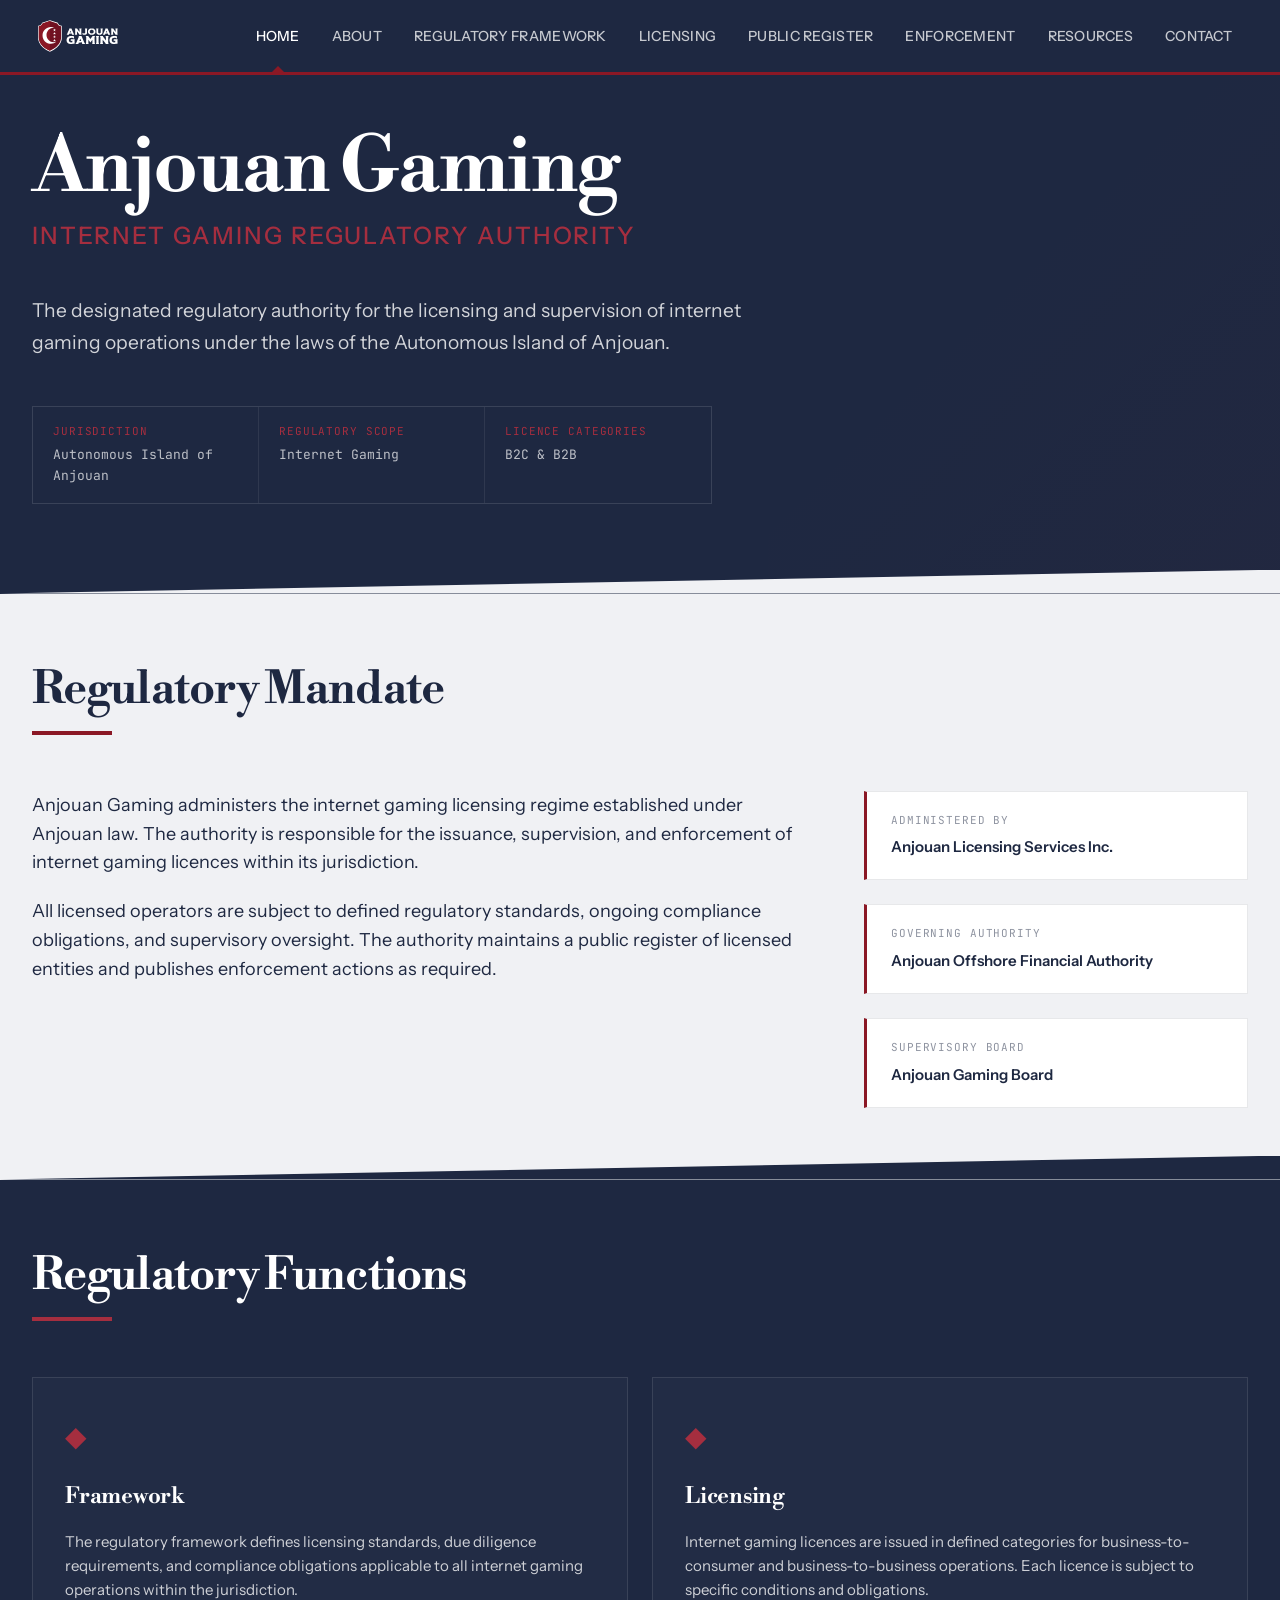
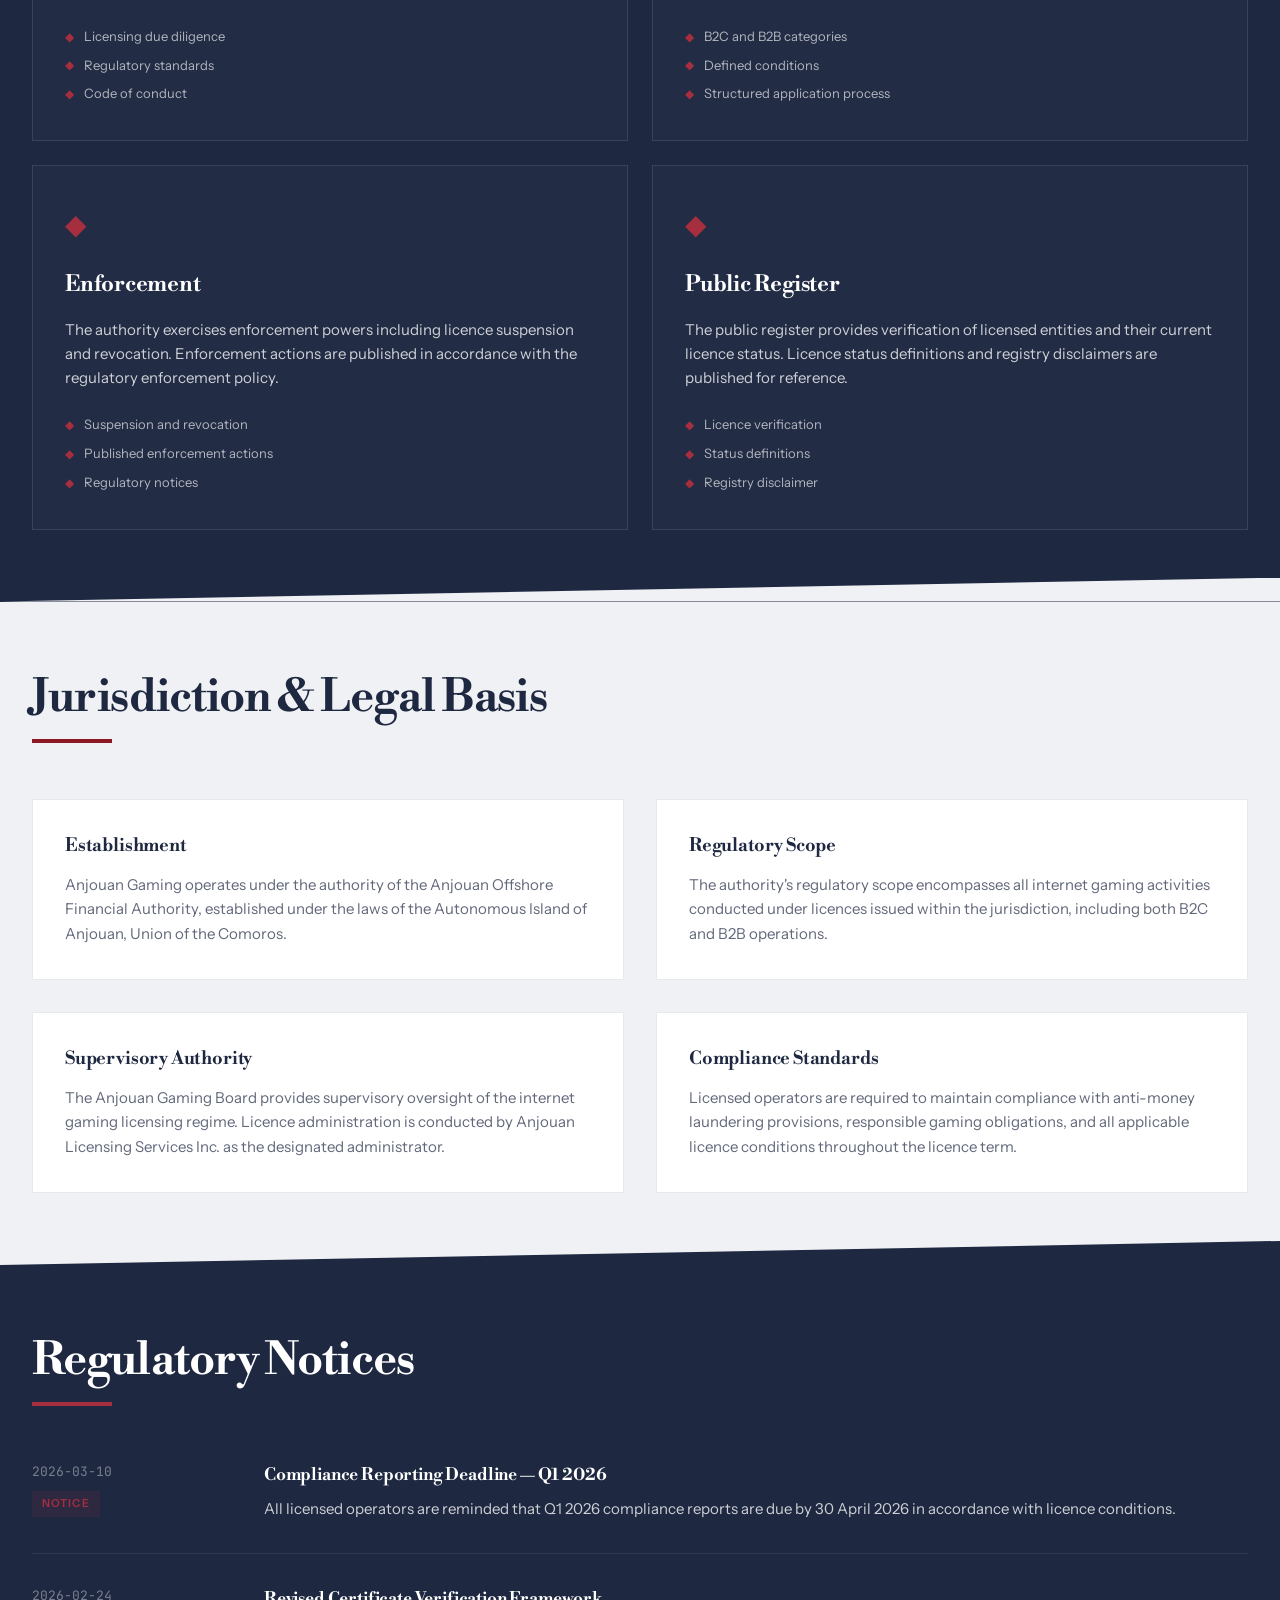
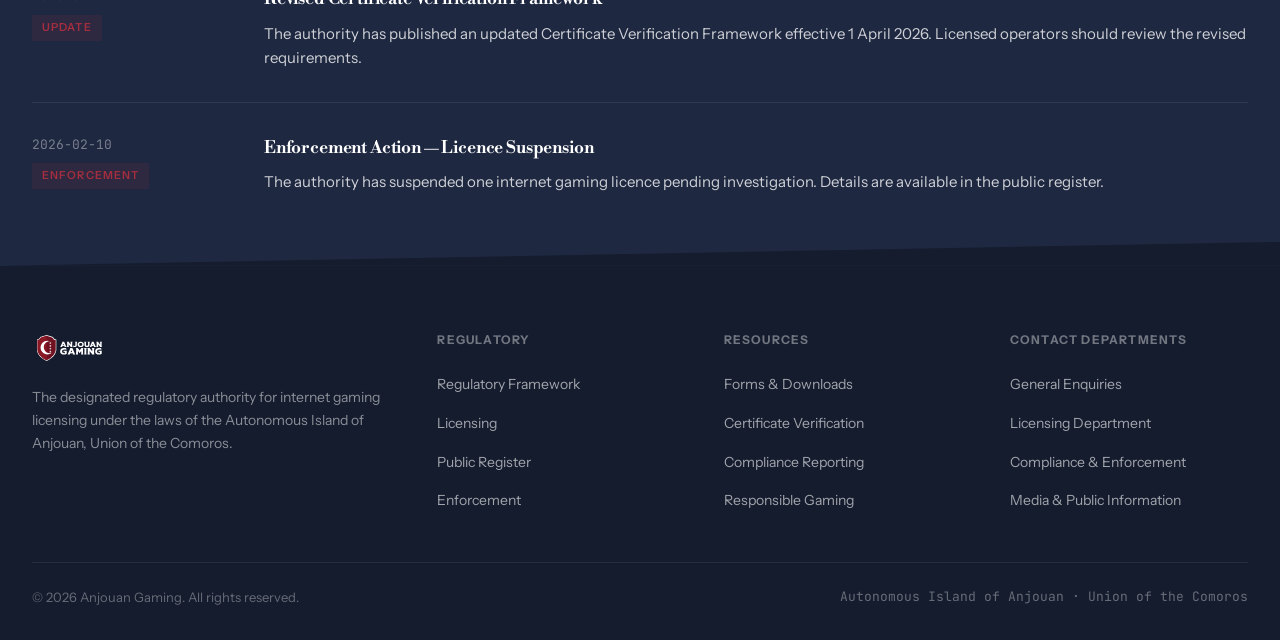
==== v1.1/index.html @ 096ea78c "Add v1.1: updated color palette from final logo + serif headings Colors: navy #1E2841, maroon #8B182" ====
<!DOCTYPE html>
<html lang="en">
<head>
  <meta charset="UTF-8">
  <meta name="viewport" content="width=device-width, initial-scale=1.0">
  <title>Anjouan Gaming — Autonomous Island of Anjouan Internet Gaming Authority</title>
  <link rel="preconnect" href="https://fonts.googleapis.com">
  <link rel="preconnect" href="https://fonts.gstatic.com" crossorigin>
  <link href="https://fonts.googleapis.com/css2?family=Instrument+Sans:wght@400;500;600;700;800&family=JetBrains+Mono:wght@400;500&family=Libre+Bodoni:wght@400;500;600;700&display=swap" rel="stylesheet">
  <link rel="stylesheet" href="styles.css">
</head>
<body>

  <!-- Header -->
  <header class="site-header" id="site-header">
    <div class="header-inner">
      <a href="#" class="logo-link">
        <img src="images/logo-light.svg" alt="Anjouan Gaming" class="logo">
      </a>
      <nav class="main-nav" id="main-nav">
        <ul class="nav-list">
          <li class="nav-item active"><a href="#">Home</a></li>
          <li class="nav-item has-dropdown">
            <a href="#">About</a>
            <ul class="dropdown">
              <li><a href="#">Overview</a></li>
              <li><a href="#">Mission &amp; Objectives</a></li>
              <li><a href="#">Regulatory Principles Charter</a></li>
              <li><a href="#">International Cooperation</a></li>
              <li><a href="#">Annual Regulatory Report</a></li>
            </ul>
          </li>
          <li class="nav-item has-dropdown">
            <a href="#">Regulatory Framework</a>
            <ul class="dropdown">
              <li><a href="#">Licensing Due Diligence</a></li>
              <li><a href="#">Regulatory Standards</a></li>
              <li><a href="#">Ongoing Supervision</a></li>
              <li><a href="#">Enforcement Policy</a></li>
              <li><a href="#">Third-Party Complaint Policy</a></li>
              <li><a href="#">Certificate Verification Framework</a></li>
              <li><a href="#">Interactive Licence Seal Policy</a></li>
              <li><a href="#">Code of Conduct</a></li>
            </ul>
          </li>
          <li class="nav-item has-dropdown">
            <a href="#">Licensing</a>
            <ul class="dropdown">
              <li><a href="#">Licence Types</a></li>
              <li><a href="#">Application Process</a></li>
              <li><a href="#">Licence Conditions</a></li>
              <li><a href="#">Fees</a></li>
              <li><a href="#">Required Documents</a></li>
              <li><a href="#">FAQs</a></li>
            </ul>
          </li>
          <li class="nav-item has-dropdown">
            <a href="#">Public Register</a>
            <ul class="dropdown">
              <li><a href="#">Verify a Licence</a></li>
              <li><a href="#">Licence Status Definitions</a></li>
              <li><a href="#">Registry Disclaimer</a></li>
            </ul>
          </li>
          <li class="nav-item has-dropdown">
            <a href="#">Enforcement</a>
            <ul class="dropdown">
              <li><a href="#">Enforcement Policy</a></li>
              <li><a href="#">Suspended Licences</a></li>
              <li><a href="#">Revoked Licences</a></li>
              <li><a href="#">Regulatory Notices</a></li>
            </ul>
          </li>
          <li class="nav-item has-dropdown">
            <a href="#">Resources</a>
            <ul class="dropdown">
              <li><a href="#">Forms &amp; Downloads</a></li>
              <li><a href="#">Certificate Verification</a></li>
              <li><a href="#">Interactive Licence Seal</a></li>
              <li><a href="#">Responsible Gaming</a></li>
              <li><a href="#">Compliance Reporting</a></li>
              <li><a href="#">Code of Conduct</a></li>
            </ul>
          </li>
          <li class="nav-item"><a href="#">Contact</a></li>
        </ul>
      </nav>
      <button class="nav-toggle" id="nav-toggle" aria-label="Toggle navigation">
        <span></span>
        <span></span>
        <span></span>
      </button>
    </div>
    <div class="header-rule"></div>
  </header>

  <!-- Hero -->
  <section class="hero">
    <div class="hero-inner">
      <h1 class="hero-title">Anjouan Gaming</h1>
      <p class="hero-subtitle">Internet Gaming Regulatory Authority</p>
      <div class="hero-mandate">
        <p>The designated regulatory authority for the licensing and supervision of internet gaming operations under the laws of the Autonomous Island of Anjouan.</p>
      </div>
      <div class="hero-meta">
        <div class="meta-item">
          <span class="meta-label">Jurisdiction</span>
          <span class="meta-value">Autonomous Island of Anjouan</span>
        </div>
        <div class="meta-item">
          <span class="meta-label">Regulatory Scope</span>
          <span class="meta-value">Internet Gaming</span>
        </div>
        <div class="meta-item">
          <span class="meta-label">Licence Categories</span>
          <span class="meta-value">B2C &amp; B2B</span>
        </div>
      </div>
    </div>
    <div class="hero-angle"></div>
  </section>

  <!-- Regulatory Overview -->
  <section class="section section-light" id="overview">
    <div class="section-inner">
      <div class="section-header">
        <h2 class="section-title">Regulatory Mandate</h2>
        <div class="section-rule"></div>
      </div>
      <div class="overview-grid">
        <div class="overview-main">
          <p>Anjouan Gaming administers the internet gaming licensing regime established under Anjouan law. The authority is responsible for the issuance, supervision, and enforcement of internet gaming licences within its jurisdiction.</p>
          <p>All licensed operators are subject to defined regulatory standards, ongoing compliance obligations, and supervisory oversight. The authority maintains a public register of licensed entities and publishes enforcement actions as required.</p>
        </div>
        <div class="overview-side">
          <div class="fact-block">
            <span class="fact-label">Administered by</span>
            <span class="fact-value">Anjouan Licensing Services Inc.</span>
          </div>
          <div class="fact-block">
            <span class="fact-label">Governing Authority</span>
            <span class="fact-value">Anjouan Offshore Financial Authority</span>
          </div>
          <div class="fact-block">
            <span class="fact-label">Supervisory Board</span>
            <span class="fact-value">Anjouan Gaming Board</span>
          </div>
        </div>
      </div>
    </div>
    <div class="angle-divider angle-divider--navy"></div>
  </section>

  <!-- Key Areas Grid -->
  <section class="section section-navy" id="key-areas">
    <div class="section-inner">
      <div class="section-header">
        <h2 class="section-title">Regulatory Functions</h2>
        <div class="section-rule"></div>
      </div>
      <div class="areas-grid">
        <div class="area-block">
          <div class="area-icon"><span class="diamond-lg">&#9670;</span></div>
          <h3 class="area-title">Framework</h3>
          <p class="area-desc">The regulatory framework defines licensing standards, due diligence requirements, and compliance obligations applicable to all internet gaming operations within the jurisdiction.</p>
          <ul class="area-list">
            <li><span class="diamond-sm">&#9670;</span> Licensing due diligence</li>
            <li><span class="diamond-sm">&#9670;</span> Regulatory standards</li>
            <li><span class="diamond-sm">&#9670;</span> Code of conduct</li>
          </ul>
        </div>
        <div class="area-block">
          <div class="area-icon"><span class="diamond-lg">&#9670;</span></div>
          <h3 class="area-title">Licensing</h3>
          <p class="area-desc">Internet gaming licences are issued in defined categories for business-to-consumer and business-to-business operations. Each licence is subject to specific conditions and obligations.</p>
          <ul class="area-list">
            <li><span class="diamond-sm">&#9670;</span> B2C and B2B categories</li>
            <li><span class="diamond-sm">&#9670;</span> Defined conditions</li>
            <li><span class="diamond-sm">&#9670;</span> Structured application process</li>
          </ul>
        </div>
        <div class="area-block">
          <div class="area-icon"><span class="diamond-lg">&#9670;</span></div>
          <h3 class="area-title">Enforcement</h3>
          <p class="area-desc">The authority exercises enforcement powers including licence suspension and revocation. Enforcement actions are published in accordance with the regulatory enforcement policy.</p>
          <ul class="area-list">
            <li><span class="diamond-sm">&#9670;</span> Suspension and revocation</li>
            <li><span class="diamond-sm">&#9670;</span> Published enforcement actions</li>
            <li><span class="diamond-sm">&#9670;</span> Regulatory notices</li>
          </ul>
        </div>
        <div class="area-block">
          <div class="area-icon"><span class="diamond-lg">&#9670;</span></div>
          <h3 class="area-title">Public Register</h3>
          <p class="area-desc">The public register provides verification of licensed entities and their current licence status. Licence status definitions and registry disclaimers are published for reference.</p>
          <ul class="area-list">
            <li><span class="diamond-sm">&#9670;</span> Licence verification</li>
            <li><span class="diamond-sm">&#9670;</span> Status definitions</li>
            <li><span class="diamond-sm">&#9670;</span> Registry disclaimer</li>
          </ul>
        </div>
      </div>
    </div>
    <div class="angle-divider angle-divider--light"></div>
  </section>

  <!-- Jurisdiction & Legal Basis -->
  <section class="section section-light" id="jurisdiction">
    <div class="section-inner">
      <div class="section-header">
        <h2 class="section-title">Jurisdiction &amp; Legal Basis</h2>
        <div class="section-rule"></div>
      </div>
      <div class="jurisdiction-grid">
        <div class="jurisdiction-block">
          <h3>Establishment</h3>
          <p>Anjouan Gaming operates under the authority of the Anjouan Offshore Financial Authority, established under the laws of the Autonomous Island of Anjouan, Union of the Comoros.</p>
        </div>
        <div class="jurisdiction-block">
          <h3>Regulatory Scope</h3>
          <p>The authority's regulatory scope encompasses all internet gaming activities conducted under licences issued within the jurisdiction, including both B2C and B2B operations.</p>
        </div>
        <div class="jurisdiction-block">
          <h3>Supervisory Authority</h3>
          <p>The Anjouan Gaming Board provides supervisory oversight of the internet gaming licensing regime. Licence administration is conducted by Anjouan Licensing Services Inc. as the designated administrator.</p>
        </div>
        <div class="jurisdiction-block">
          <h3>Compliance Standards</h3>
          <p>Licensed operators are required to maintain compliance with anti-money laundering provisions, responsible gaming obligations, and all applicable licence conditions throughout the licence term.</p>
        </div>
      </div>
    </div>
    <div class="angle-divider angle-divider--navy"></div>
  </section>

  <!-- Regulatory Notices -->
  <section class="section section-navy" id="notices">
    <div class="section-inner">
      <div class="section-header">
        <h2 class="section-title">Regulatory Notices</h2>
        <div class="section-rule"></div>
      </div>
      <div class="notices-list">
        <div class="notice-item">
          <div class="notice-meta">
            <span class="notice-date mono">2026-03-10</span>
            <span class="notice-type">Notice</span>
          </div>
          <div class="notice-content">
            <h3>Compliance Reporting Deadline &mdash; Q1 2026</h3>
            <p>All licensed operators are reminded that Q1 2026 compliance reports are due by 30 April 2026 in accordance with licence conditions.</p>
          </div>
        </div>
        <div class="notice-item">
          <div class="notice-meta">
            <span class="notice-date mono">2026-02-24</span>
            <span class="notice-type">Update</span>
          </div>
          <div class="notice-content">
            <h3>Revised Certificate Verification Framework</h3>
            <p>The authority has published an updated Certificate Verification Framework effective 1 April 2026. Licensed operators should review the revised requirements.</p>
          </div>
        </div>
        <div class="notice-item">
          <div class="notice-meta">
            <span class="notice-date mono">2026-02-10</span>
            <span class="notice-type">Enforcement</span>
          </div>
          <div class="notice-content">
            <h3>Enforcement Action &mdash; Licence Suspension</h3>
            <p>The authority has suspended one internet gaming licence pending investigation. Details are available in the public register.</p>
          </div>
        </div>
      </div>
    </div>
    <div class="angle-divider angle-divider--dark"></div>
  </section>

  <!-- Footer -->
  <footer class="site-footer">
    <div class="footer-inner">
      <div class="footer-grid">
        <div class="footer-col footer-col--about">
          <img src="images/logo-light.svg" alt="Anjouan Gaming" class="footer-logo">
          <p>The designated regulatory authority for internet gaming licensing under the laws of the Autonomous Island of Anjouan, Union of the Comoros.</p>
        </div>
        <div class="footer-col">
          <h4>Regulatory</h4>
          <ul>
            <li><a href="#">Regulatory Framework</a></li>
            <li><a href="#">Licensing</a></li>
            <li><a href="#">Public Register</a></li>
            <li><a href="#">Enforcement</a></li>
          </ul>
        </div>
        <div class="footer-col">
          <h4>Resources</h4>
          <ul>
            <li><a href="#">Forms &amp; Downloads</a></li>
            <li><a href="#">Certificate Verification</a></li>
            <li><a href="#">Compliance Reporting</a></li>
            <li><a href="#">Responsible Gaming</a></li>
          </ul>
        </div>
        <div class="footer-col">
          <h4>Contact Departments</h4>
          <ul>
            <li><a href="#">General Enquiries</a></li>
            <li><a href="#">Licensing Department</a></li>
            <li><a href="#">Compliance &amp; Enforcement</a></li>
            <li><a href="#">Media &amp; Public Information</a></li>
          </ul>
        </div>
      </div>
      <div class="footer-bottom">
        <div class="footer-rule"></div>
        <div class="footer-legal">
          <p>&copy; 2026 Anjouan Gaming. All rights reserved.</p>
          <p class="mono">Autonomous Island of Anjouan &middot; Union of the Comoros</p>
        </div>
      </div>
    </div>
  </footer>

  <script src="scripts.js"></script>
</body>
</html>
---- v1.1/styles.css ----
/* =============================================
   Anjouan Gaming — Direction A.1: Institutional Authority
   ============================================= */

/* --- Reset & Base --- */
*, *::before, *::after {
  margin: 0;
  padding: 0;
  box-sizing: border-box;
}

:root {
  --navy: #1E2841;
  --navy-deep: #151C2E;
  --white: #FFFFFF;
  --accent: #8B1825;
  --accent-light: #A52E3F;
  --light: #F0F1F4;
  --navy-80: rgba(30, 40, 65, 0.8);
  --navy-10: rgba(30, 40, 65, 0.1);
  --font-heading: 'Libre Bodoni', 'Georgia', serif;
  --font-main: 'Instrument Sans', sans-serif;
  --font-mono: 'JetBrains Mono', monospace;
  --body-size: 1.125rem;
  --line-height: 1.6;
}

html {
  scroll-behavior: smooth;
  -webkit-font-smoothing: antialiased;
  -moz-osx-font-smoothing: grayscale;
}

body {
  font-family: var(--font-main);
  font-size: var(--body-size);
  line-height: var(--line-height);
  color: var(--navy);
  background: var(--white);
  overflow-x: hidden;
}

.mono {
  font-family: var(--font-mono);
  font-size: 0.875rem;
}

a {
  color: inherit;
  text-decoration: none;
}

ul {
  list-style: none;
}

img {
  max-width: 100%;
  height: auto;
  display: block;
}

/* --- Header --- */
.site-header {
  position: fixed;
  top: 0;
  left: 0;
  right: 0;
  z-index: 1000;
  background: var(--navy);
}

.header-inner {
  max-width: 1320px;
  margin: 0 auto;
  padding: 0 2rem;
  display: flex;
  align-items: center;
  justify-content: space-between;
  height: 72px;
}

.logo-link {
  display: flex;
  align-items: center;
  flex-shrink: 0;
}

.logo {
  height: 44px;
  width: auto;
}

.header-rule {
  height: 3px;
  background: var(--accent);
  width: 100%;
}

/* --- Navigation --- */
.main-nav {
  display: flex;
  align-items: center;
}

.nav-list {
  display: flex;
  align-items: center;
  gap: 0;
}

.nav-item {
  position: relative;
}

.nav-item > a {
  display: block;
  padding: 0 1rem;
  height: 72px;
  line-height: 72px;
  font-size: 0.875rem;
  font-weight: 500;
  color: rgba(255, 255, 255, 0.75);
  letter-spacing: 0.02em;
  text-transform: uppercase;
  transition: color 0.2s;
  white-space: nowrap;
}

.nav-item > a:hover,
.nav-item.active > a {
  color: var(--white);
}

.nav-item.active::after {
  content: '';
  position: absolute;
  bottom: 0;
  left: 50%;
  transform: translateX(-50%);
  width: 0;
  height: 0;
  border-left: 6px solid transparent;
  border-right: 6px solid transparent;
  border-bottom: 6px solid var(--accent);
}

/* Dropdown */
.dropdown {
  position: absolute;
  top: 100%;
  left: 0;
  min-width: 260px;
  background: var(--navy-deep);
  border: 1px solid rgba(255, 255, 255, 0.08);
  border-top: 2px solid var(--accent);
  padding: 0.5rem 0;
  opacity: 0;
  visibility: hidden;
  transform: translateY(4px);
  transition: opacity 0.2s, visibility 0.2s, transform 0.2s;
}

.nav-item:hover .dropdown {
  opacity: 1;
  visibility: visible;
  transform: translateY(0);
}

.dropdown li a {
  display: block;
  padding: 0.625rem 1.25rem;
  font-size: 0.8125rem;
  font-weight: 400;
  color: rgba(255, 255, 255, 0.65);
  transition: color 0.15s, background 0.15s;
}

.dropdown li a:hover {
  color: var(--white);
  background: rgba(255, 255, 255, 0.04);
}

/* Hamburger */
.nav-toggle {
  display: none;
  flex-direction: column;
  justify-content: center;
  align-items: center;
  gap: 5px;
  width: 40px;
  height: 40px;
  background: none;
  border: none;
  cursor: pointer;
  padding: 0;
}

.nav-toggle span {
  display: block;
  width: 22px;
  height: 2px;
  background: var(--white);
  transition: transform 0.3s, opacity 0.3s;
}

.nav-toggle.active span:nth-child(1) {
  transform: rotate(45deg) translate(5px, 5px);
}

.nav-toggle.active span:nth-child(2) {
  opacity: 0;
}

.nav-toggle.active span:nth-child(3) {
  transform: rotate(-45deg) translate(5px, -5px);
}

/* --- Hero --- */
.hero {
  position: relative;
  background: var(--navy);
  padding: clamp(8rem, 14vh, 12rem) 2rem clamp(5rem, 10vh, 8rem);
  overflow: hidden;
}

.hero::before {
  content: '';
  position: absolute;
  top: 0;
  right: -10%;
  width: 50%;
  height: 100%;
  background: linear-gradient(135deg, transparent 40%, rgba(139, 24, 37, 0.04) 100%);
  pointer-events: none;
}

.hero-inner {
  max-width: 1320px;
  margin: 0 auto;
  position: relative;
  z-index: 1;
}

.hero-title {
  font-family: var(--font-heading);
  font-size: clamp(3rem, 6vw, 5rem);
  font-weight: 700;
  color: var(--white);
  letter-spacing: -0.02em;
  line-height: 1.05;
  margin-bottom: 0.5rem;
}

.hero-subtitle {
  font-size: clamp(1.125rem, 2vw, 1.5rem);
  font-weight: 500;
  color: var(--accent-light);
  letter-spacing: 0.08em;
  text-transform: uppercase;
  margin-bottom: 2.5rem;
}

.hero-mandate {
  max-width: 720px;
  margin-bottom: 3rem;
}

.hero-mandate p {
  font-size: clamp(1.125rem, 1.5vw, 1.375rem);
  color: rgba(255, 255, 255, 0.8);
  line-height: 1.65;
  font-weight: 400;
}

.hero-meta {
  display: grid;
  grid-template-columns: repeat(3, 1fr);
  gap: 0;
  border: 1px solid rgba(255, 255, 255, 0.12);
  max-width: 680px;
}

.meta-item {
  padding: 1rem 1.25rem;
  border-right: 1px solid rgba(255, 255, 255, 0.08);
  display: flex;
  flex-direction: column;
  gap: 0.25rem;
}

.meta-item:last-child {
  border-right: none;
}

.meta-label {
  font-family: var(--font-mono);
  font-size: 0.6875rem;
  text-transform: uppercase;
  letter-spacing: 0.08em;
  color: var(--accent-light);
}

.meta-value {
  font-family: var(--font-mono);
  font-size: 0.8125rem;
  color: rgba(255, 255, 255, 0.7);
}

.diamond {
  color: var(--accent-light);
  margin-right: 0.5rem;
  font-size: 0.75rem;
  vertical-align: middle;
}

.hero-angle {
  position: absolute;
  bottom: 0;
  left: 0;
  right: 0;
  height: 24px;
  background: var(--light);
  clip-path: polygon(0 100%, 100% 100%, 100% 0);
}

/* --- Sections --- */
.section {
  position: relative;
  padding: clamp(4rem, 8vh, 7rem) 2rem;
}

.section-light {
  background: var(--light);
  color: var(--navy);
}

.section-navy {
  background: var(--navy);
  color: var(--white);
}

.section-inner {
  max-width: 1320px;
  margin: 0 auto;
}

.section-header {
  margin-bottom: 3.5rem;
}

.section-title {
  font-family: var(--font-heading);
  font-size: clamp(2rem, 3.5vw, 3rem);
  font-weight: 700;
  letter-spacing: -0.02em;
  line-height: 1.1;
  margin-bottom: 1rem;
}

.section-rule {
  width: 80px;
  height: 4px;
}

.section-light .section-rule {
  background: var(--accent);
}

.section-navy .section-rule {
  background: var(--accent-light);
}

/* --- Angle Dividers --- */
.angle-divider {
  position: absolute;
  bottom: 0;
  left: 0;
  right: 0;
  height: 24px;
  pointer-events: none;
}

.angle-divider--navy {
  background: var(--navy);
  clip-path: polygon(0 100%, 100% 100%, 100% 0);
}

.angle-divider--light {
  background: var(--light);
  clip-path: polygon(0 100%, 100% 100%, 100% 0);
}

.angle-divider--dark {
  background: var(--navy-deep);
  clip-path: polygon(0 100%, 100% 100%, 100% 0);
}

/* --- Regulatory Overview --- */
.overview-grid {
  display: grid;
  grid-template-columns: 2fr 1fr;
  gap: 4rem;
  align-items: start;
}

.overview-main p {
  margin-bottom: 1.25rem;
  color: var(--navy);
}

.overview-main p:last-child {
  margin-bottom: 0;
}

.overview-side {
  display: flex;
  flex-direction: column;
  gap: 1.5rem;
}

.fact-block {
  padding: 1.25rem 1.5rem;
  border: 1px solid var(--navy-10);
  border-left: 3px solid var(--accent);
  background: var(--white);
}

.fact-label {
  display: block;
  font-family: var(--font-mono);
  font-size: 0.6875rem;
  text-transform: uppercase;
  letter-spacing: 0.08em;
  color: rgba(30, 40, 65, 0.5);
  margin-bottom: 0.375rem;
}

.fact-value {
  display: block;
  font-weight: 600;
  font-size: 0.9375rem;
  color: var(--navy);
}

/* --- Key Areas Grid --- */
.areas-grid {
  display: grid;
  grid-template-columns: repeat(2, 1fr);
  gap: 1.5rem;
}

.area-block {
  border: 1px solid rgba(255, 255, 255, 0.1);
  padding: 2.25rem 2rem;
  transition: border-color 0.3s;
  background: rgba(255, 255, 255, 0.02);
}

.area-block:hover {
  border-color: rgba(255, 255, 255, 0.2);
}

.area-icon {
  margin-bottom: 1.25rem;
}

.diamond-lg {
  color: var(--accent-light);
  font-size: 1.75rem;
}

.area-title {
  font-family: var(--font-heading);
  font-size: 1.375rem;
  font-weight: 700;
  letter-spacing: -0.01em;
  margin-bottom: 1rem;
  color: var(--white);
}

.area-desc {
  font-size: 0.9375rem;
  line-height: 1.6;
  color: rgba(255, 255, 255, 0.78);
  margin-bottom: 1.5rem;
}

.area-list {
  display: flex;
  flex-direction: column;
  gap: 0.5rem;
}

.area-list li {
  font-size: 0.8125rem;
  color: rgba(255, 255, 255, 0.65);
  display: flex;
  align-items: center;
  gap: 0;
}

.diamond-sm {
  color: var(--accent-light);
  font-size: 0.75rem;
  margin-right: 0.625rem;
  flex-shrink: 0;
}

/* --- Jurisdiction --- */
.jurisdiction-grid {
  display: grid;
  grid-template-columns: repeat(2, 1fr);
  gap: 2rem;
}

.jurisdiction-block {
  padding: 2rem;
  border: 1px solid var(--navy-10);
  background: var(--white);
}

.jurisdiction-block h3 {
  font-family: var(--font-heading);
  font-size: 1.125rem;
  font-weight: 700;
  letter-spacing: -0.01em;
  margin-bottom: 0.75rem;
  color: var(--navy);
}

.jurisdiction-block p {
  font-size: 0.9375rem;
  line-height: 1.65;
  color: rgba(30, 40, 65, 0.7);
}

/* --- Regulatory Notices --- */
.notices-list {
  display: flex;
  flex-direction: column;
  gap: 0;
}

.notice-item {
  display: grid;
  grid-template-columns: 200px 1fr;
  gap: 2rem;
  padding: 2rem 0;
  border-bottom: 1px solid rgba(255, 255, 255, 0.08);
}

.notice-item:first-child {
  padding-top: 0;
}

.notice-item:last-child {
  border-bottom: none;
  padding-bottom: 0;
}

.notice-meta {
  display: flex;
  flex-direction: column;
  gap: 0.5rem;
}

.notice-date {
  font-family: var(--font-mono);
  font-size: 0.8125rem;
  color: rgba(255, 255, 255, 0.4);
}

.notice-type {
  display: inline-block;
  font-size: 0.6875rem;
  font-weight: 600;
  text-transform: uppercase;
  letter-spacing: 0.1em;
  color: var(--accent-light);
  background: rgba(165, 46, 63, 0.12);
  padding: 0.25rem 0.625rem;
  width: fit-content;
}

.notice-content h3 {
  font-family: var(--font-heading);
  font-size: 1.0625rem;
  font-weight: 700;
  color: var(--white);
  margin-bottom: 0.5rem;
  letter-spacing: -0.01em;
}

.notice-content p {
  font-size: 0.9375rem;
  line-height: 1.6;
  color: rgba(255, 255, 255, 0.78);
}

/* --- Footer --- */
.site-footer {
  background: var(--navy-deep);
  color: var(--white);
  padding: 4rem 2rem 2rem;
}

.footer-inner {
  max-width: 1320px;
  margin: 0 auto;
}

.footer-grid {
  display: grid;
  grid-template-columns: 1.5fr 1fr 1fr 1fr;
  gap: 3rem;
  margin-bottom: 3rem;
}

.footer-logo {
  height: 36px;
  width: auto;
  margin-bottom: 1.25rem;
}

.footer-col--about p {
  font-size: 0.875rem;
  line-height: 1.65;
  color: rgba(255, 255, 255, 0.5);
}

.footer-col h4 {
  font-size: 0.75rem;
  font-weight: 700;
  text-transform: uppercase;
  letter-spacing: 0.1em;
  color: rgba(255, 255, 255, 0.4);
  margin-bottom: 1.25rem;
}

.footer-col ul {
  display: flex;
  flex-direction: column;
  gap: 0.625rem;
}

.footer-col ul a {
  font-size: 0.875rem;
  color: rgba(255, 255, 255, 0.6);
  transition: color 0.15s;
}

.footer-col ul a:hover {
  color: var(--white);
}

.footer-rule {
  height: 1px;
  background: rgba(255, 255, 255, 0.08);
  margin-bottom: 1.5rem;
}

.footer-legal {
  display: flex;
  justify-content: space-between;
  align-items: center;
}

.footer-legal p {
  font-size: 0.8125rem;
  color: rgba(255, 255, 255, 0.35);
}

/* --- Scroll Animations --- */
.fade-in {
  opacity: 1;
  transform: translateY(0);
  transition: opacity 0.6s ease, transform 0.6s ease;
}

/* --- Responsive --- */
@media (max-width: 1024px) {
  .areas-grid {
    grid-template-columns: repeat(2, 1fr);
  }

  .footer-grid {
    grid-template-columns: repeat(2, 1fr);
  }

  .overview-grid {
    grid-template-columns: 1fr;
    gap: 2.5rem;
  }
}

@media (max-width: 768px) {
  .nav-toggle {
    display: flex;
  }

  .main-nav {
    position: fixed;
    top: 75px;
    left: 0;
    right: 0;
    bottom: 0;
    background: var(--navy-deep);
    padding: 1.5rem 2rem;
    overflow-y: auto;
    transform: translateX(100%);
    transition: transform 0.3s ease;
  }

  .main-nav.open {
    transform: translateX(0);
  }

  .nav-list {
    flex-direction: column;
    align-items: stretch;
    gap: 0;
  }

  .nav-item > a {
    height: auto;
    line-height: 1.4;
    padding: 0.875rem 0;
    border-bottom: 1px solid rgba(255, 255, 255, 0.06);
  }

  .nav-item.active::after {
    display: none;
  }

  .dropdown {
    position: static;
    opacity: 1;
    visibility: visible;
    transform: none;
    border: none;
    border-top: none;
    background: transparent;
    padding: 0 0 0.5rem 1rem;
    display: none;
  }

  .nav-item.has-dropdown.dropdown-open .dropdown {
    display: block;
  }

  .dropdown li a {
    padding: 0.5rem 0;
    font-size: 0.8125rem;
  }

  .hero {
    padding: 7rem 1.5rem 4rem;
  }

  .hero-meta {
    grid-template-columns: 1fr;
  }

  .meta-item {
    border-right: none;
    border-bottom: 1px solid rgba(255, 255, 255, 0.08);
  }

  .meta-item:last-child {
    border-bottom: none;
  }

  .areas-grid {
    grid-template-columns: 1fr;
  }

  .jurisdiction-grid {
    grid-template-columns: 1fr;
  }

  .notice-item {
    grid-template-columns: 1fr;
    gap: 0.75rem;
  }

  .notice-meta {
    flex-direction: row;
    align-items: center;
    gap: 1rem;
  }

  .footer-grid {
    grid-template-columns: 1fr;
    gap: 2rem;
  }

  .footer-legal {
    flex-direction: column;
    gap: 0.5rem;
    text-align: center;
  }

  .section {
    padding: clamp(3rem, 6vh, 5rem) 1.5rem;
  }

  .angle-divider {
    height: 16px;
  }

  .hero-angle {
    height: 16px;
  }
}

@media (max-width: 480px) {
  .header-inner {
    padding: 0 1rem;
  }

  .hero {
    padding: 6.5rem 1rem 3.5rem;
  }

  .section {
    padding: 3rem 1rem;
  }

  .area-block {
    padding: 1.75rem 1.5rem;
  }

  .jurisdiction-block {
    padding: 1.5rem;
  }
}
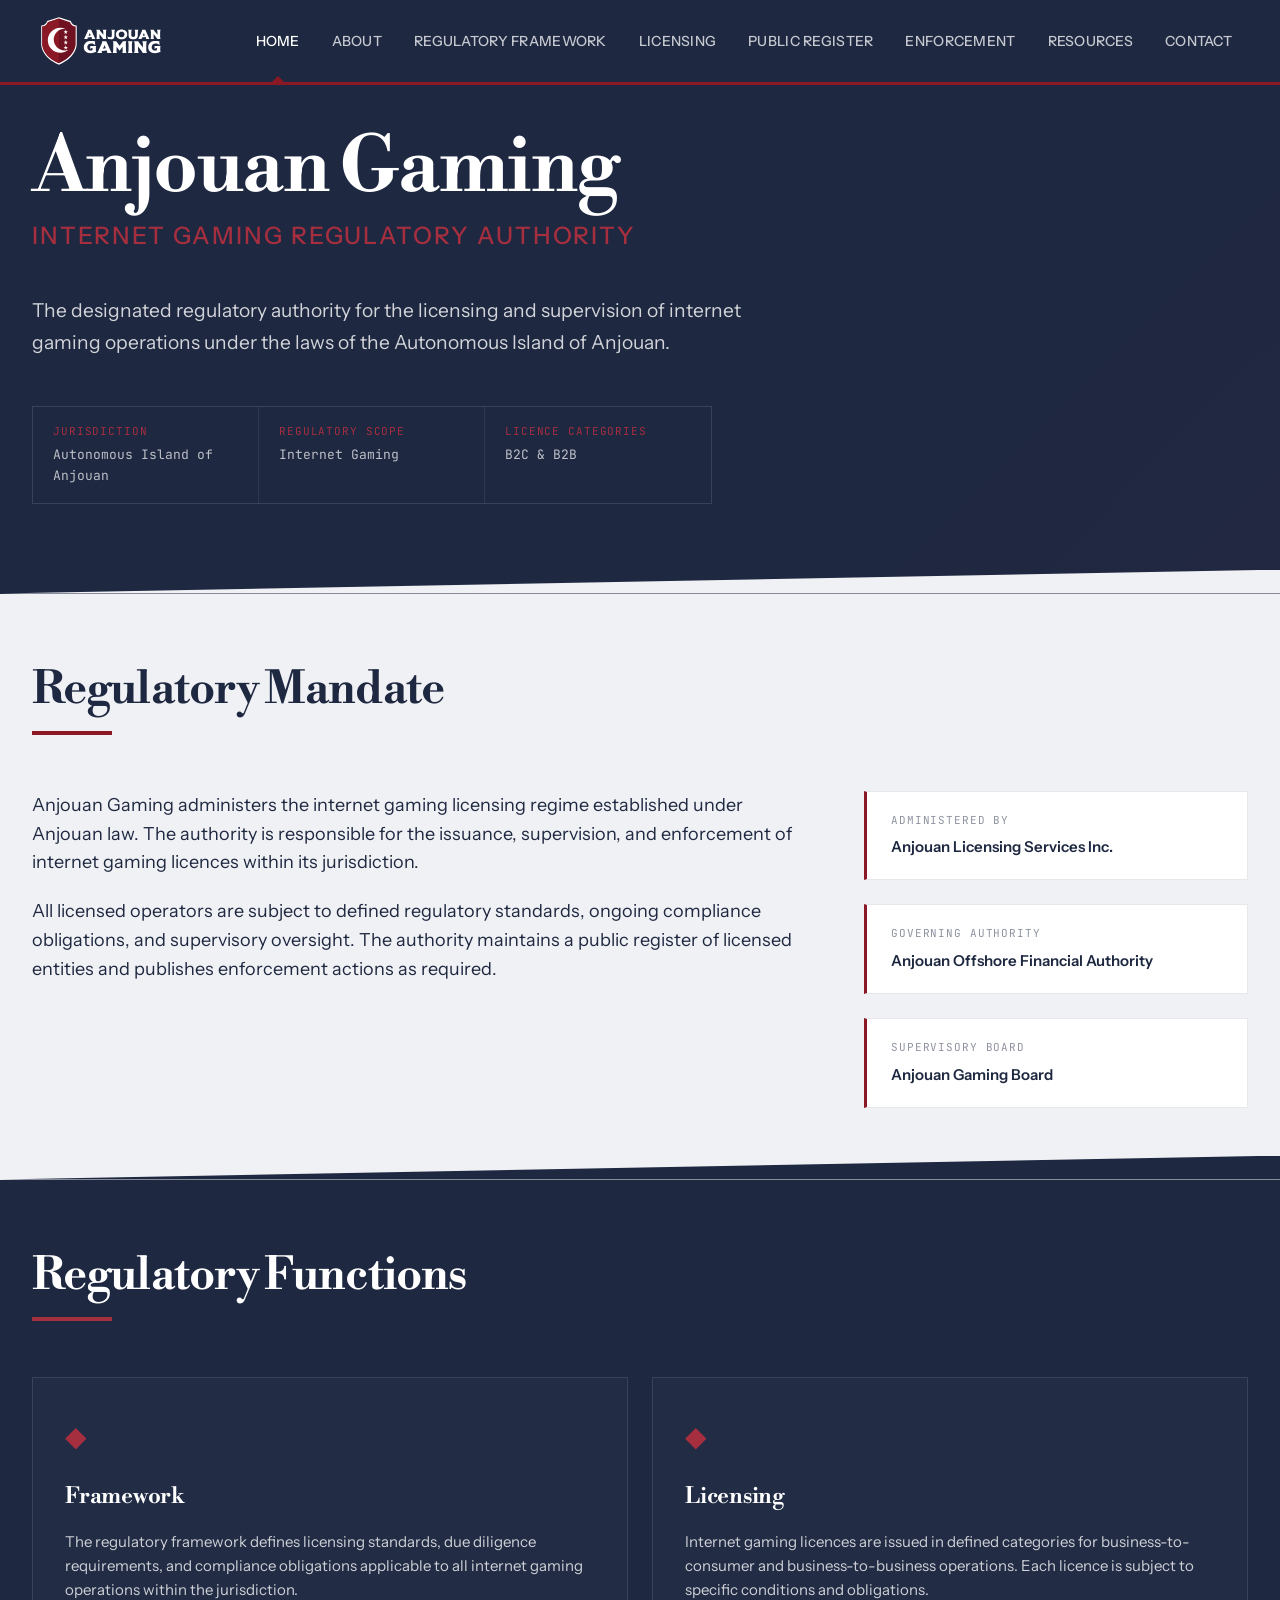
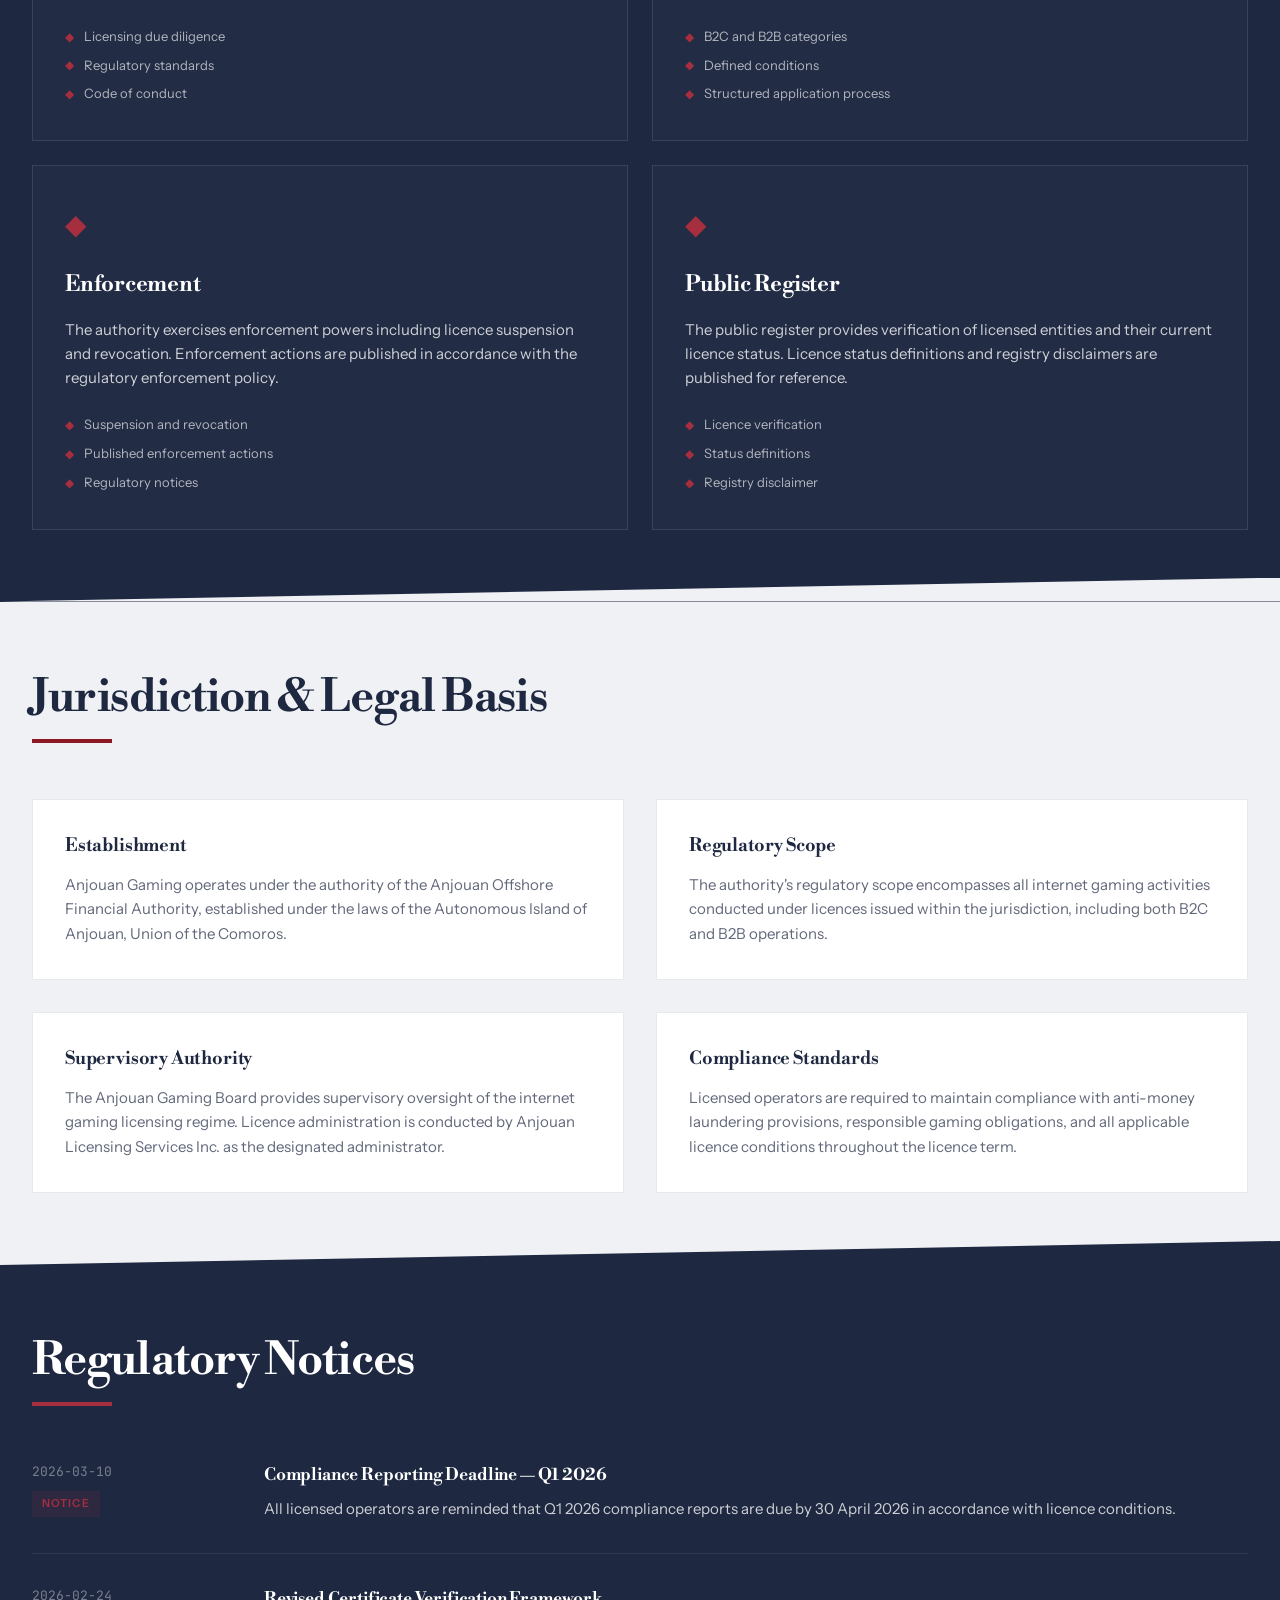
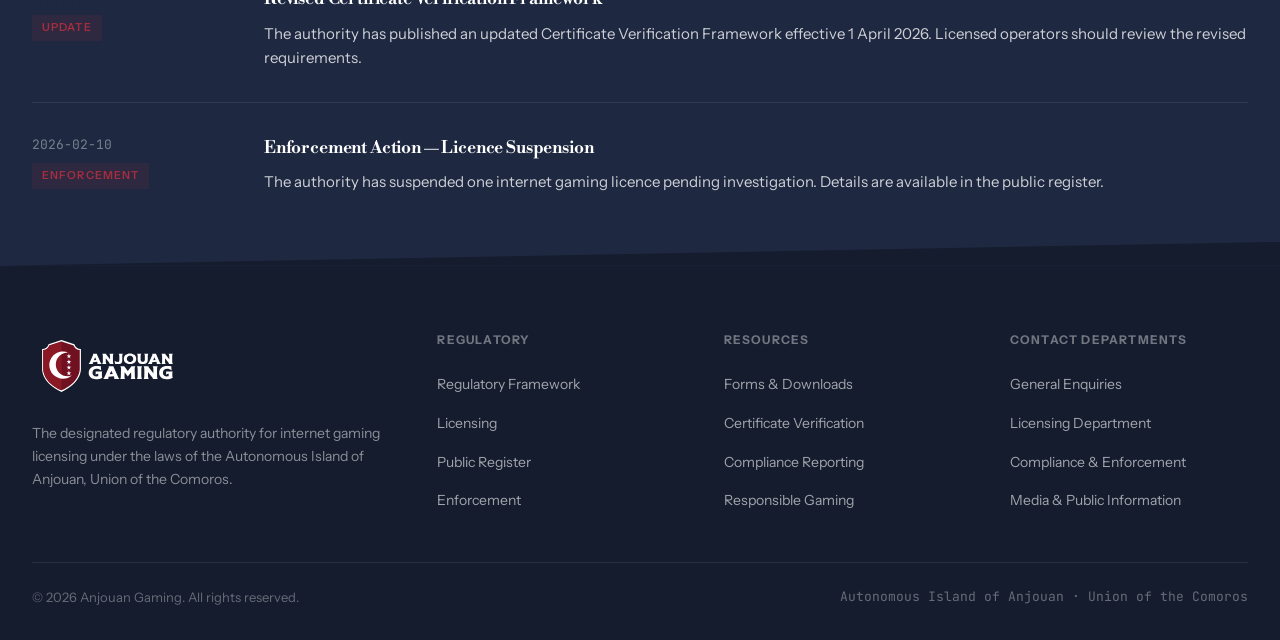
==== commit a4db11a4: "Add favicon from logo shield Co-Authored-By: Claude Opus 4.6 (1M context) <noreply@anthropic.com>" ====
--- a/v1.1/index.html
+++ b/v1.1/index.html
@@ -4,6 +4,7 @@
   <meta charset="UTF-8">
   <meta name="viewport" content="width=device-width, initial-scale=1.0">
   <title>Anjouan Gaming — Autonomous Island of Anjouan Internet Gaming Authority</title>
+  <link rel="icon" href="images/favicon.ico">
   <link rel="preconnect" href="https://fonts.googleapis.com">
   <link rel="preconnect" href="https://fonts.gstatic.com" crossorigin>
   <link href="https://fonts.googleapis.com/css2?family=Instrument+Sans:wght@400;500;600;700;800&family=JetBrains+Mono:wght@400;500&family=Libre+Bodoni:wght@400;500;600;700&display=swap" rel="stylesheet">
--- a/v1.1/styles.css
+++ b/v1.1/styles.css
@@ -77,7 +77,7 @@
   display: flex;
   align-items: center;
   justify-content: space-between;
-  height: 72px;
+  height: 82px;
 }
 
 .logo-link {
@@ -87,7 +87,7 @@
 }
 
 .logo {
-  height: 44px;
+  height: 66px;
   width: auto;
 }
 
@@ -116,8 +116,8 @@
 .nav-item > a {
   display: block;
   padding: 0 1rem;
-  height: 72px;
-  line-height: 72px;
+  height: 82px;
+  line-height: 82px;
   font-size: 0.875rem;
   font-weight: 500;
   color: rgba(255, 255, 255, 0.75);
@@ -618,7 +618,7 @@
 }
 
 .footer-logo {
-  height: 36px;
+  height: 72px;
   width: auto;
   margin-bottom: 1.25rem;
 }
@@ -695,6 +695,14 @@
 }
 
 @media (max-width: 768px) {
+  .header-inner {
+    height: 72px;
+  }
+
+  .logo {
+    height: 52px;
+  }
+
   .nav-toggle {
     display: flex;
   }
@@ -755,7 +763,7 @@
   }
 
   .hero {
-    padding: 7rem 1.5rem 4rem;
+    padding: 6.5rem 1.5rem 4rem;
   }
 
   .hero-meta {
